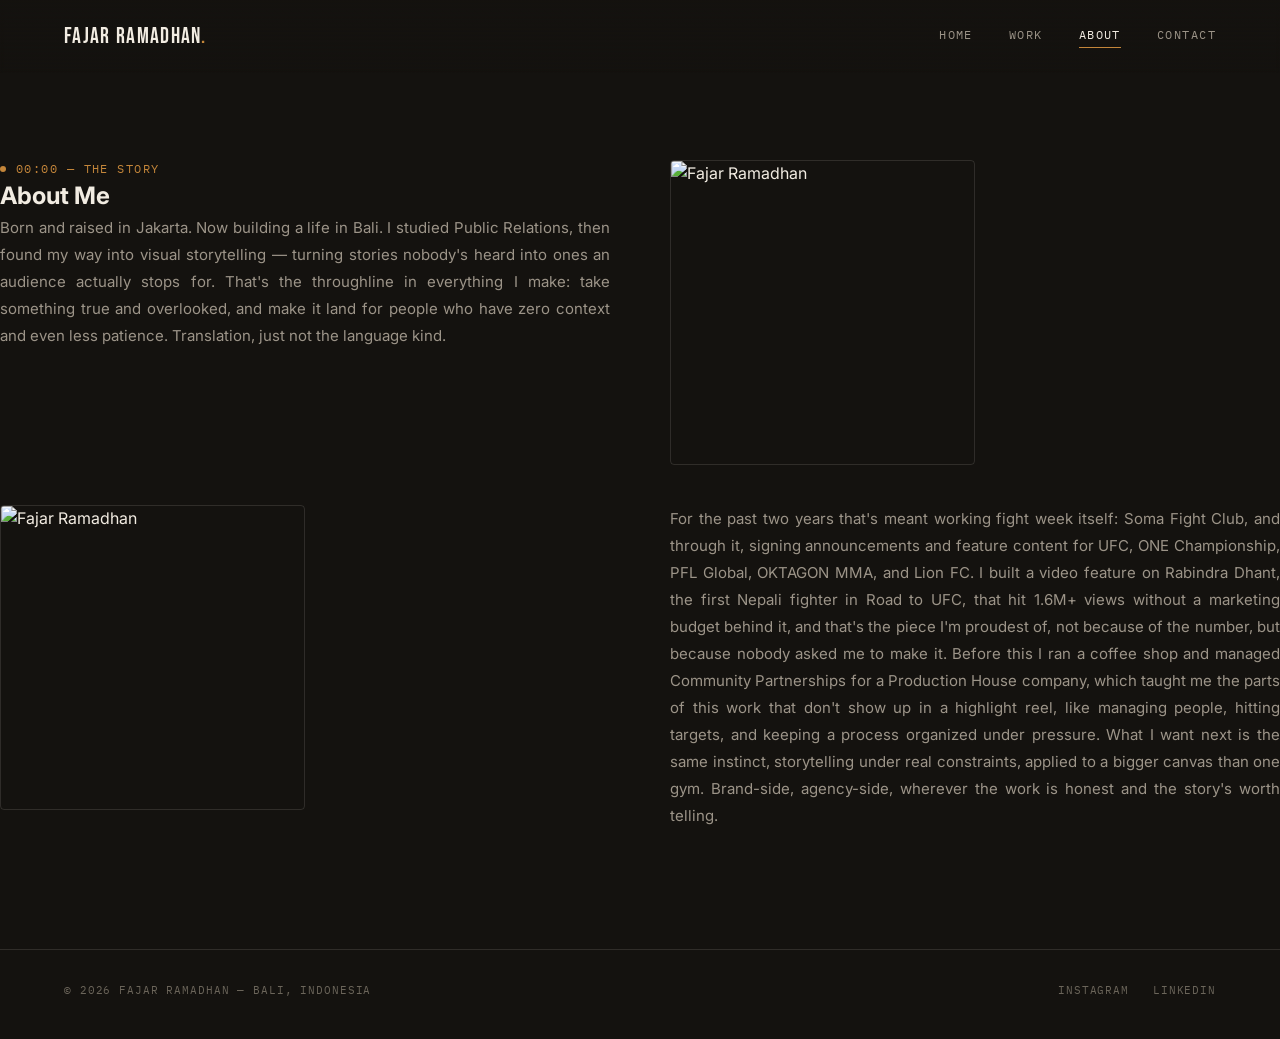
==== about.html @ 6af73016 "Initial portfolio commit" ====
<!DOCTYPE html>
<html lang="en">
<head>
<meta charset="UTF-8">
<meta name="viewport" content="width=device-width, initial-scale=1.0">
<title>About — Fajar Ramadhan</title>
<link rel="stylesheet" href="style.css">
</head>
<body>

<header class="site-header">
  <a href="index.html" class="logo">FAJAR RAMADHAN<span>.</span></a>
  <nav class="site-nav">
    <a href="index.html">Home</a>
    <a href="work.html">Work</a>
    <a href="about.html" aria-current="page">About</a>
    <a href="contact.html">Contact</a>
  </nav>
  <button class="nav-toggle" aria-expanded="false" aria-label="Toggle menu">MENU</button>
</header>

<main>
  <section class="wrap reveal" style="display:grid; grid-template-columns:1fr 1fr; gap:40px 60px; align-items:start; padding:160px 0 120px;">

    <!-- top-left: heading + first paragraph -->
    <div>
      <div class="timecode">00:00 — The story</div>
      <h1>About Me</h1>
      <p style="color:var(--ink-muted); line-height:1.8; font-size:15px;text-align:justify;">Born and raised in Jakarta. Now building a life in Bali. I studied Public Relations, then found my way into visual storytelling — turning stories nobody's heard into ones an audience actually stops for.
      That's the throughline in everything I make: take something true and overlooked, and make it land for people who have zero context and even less patience. Translation, just not the language kind.
      </p>
    </div>

    <!-- top-right: photo 1 -->
    <img src="images/fajar-photo.png" alt="Fajar Ramadhan"
      style="width:50%; aspect-ratio:1/1; object-fit:cover; border:1px solid var(--line); border-radius:4px;">

    <!-- bottom-left: photo 2 -->
    <img src="images/fajar-photo.png" alt="Fajar Ramadhan"
      style="width:50%; aspect-ratio:1/1; object-fit:cover; border:1px solid var(--line); border-radius:4px;">

    <!-- bottom-right: second paragraph -->
    <p style="color:var(--ink-muted); line-height:1.8; font-size:15px;text-align:justify;">
      For the past two years that's meant working fight week itself: Soma Fight Club, and through it, signing announcements and feature content for UFC, ONE Championship, PFL Global, OKTAGON MMA, and Lion FC. I built a video feature on Rabindra Dhant, the first Nepali fighter in Road to UFC, that hit 1.6M+ views without a marketing budget behind it, and that's the piece I'm proudest of, not because of the number, but because nobody asked me to make it.
      Before this I ran a coffee shop and managed Community Partnerships for a Production House company, which taught me the parts of this work that don't show up in a highlight reel, like managing people, hitting targets, and keeping a process organized under pressure. What I want next is the same instinct, storytelling under real constraints, applied to a bigger canvas than one gym. Brand-side, agency-side, wherever the work is honest and the story's worth telling.
    </p>

  </section>
</main>

<footer class="site-footer">
  <span>© 2026 Fajar Ramadhan — Bali, Indonesia</span>
  <div class="footer-socials">
    <a href="https://instagram.com/fajarmdhn" target="_blank" rel="noopener">Instagram</a>
    <a href="https://www.linkedin.com/in/fajar-ramadhan-98757799/" target="_blank" rel="noopener">LinkedIn</a>
  </div>
</footer>

<script src="script.js"></script>
</body>
</html>
---- style.css ----
/* ==========================================================
   FAJAR — VIDEOGRAPHER PORTFOLIO
   Token system
   ========================================================== */

@import url('https://fonts.googleapis.com/css2?family=Bebas+Neue&family=IBM+Plex+Mono:wght@400;500&family=Inter:wght@400;500;600&display=swap');

:root {
  /* color */
  --bg: #14120F;
  --bg-elevated: #1C1914;
  --bg-elevated-2: #221E17;
  --ink: #F2ECE2;
  --ink-muted: #9C9488;
  --ink-faint: #6B655A;
  --accent: #C4863A;
  --accent-deep: #7A4A24;
  --line: rgba(242, 236, 226, 0.12);
  --line-strong: rgba(242, 236, 226, 0.22);

  /* type */
  --font-display: 'Bebas Neue', sans-serif;
  --font-body: 'Inter', sans-serif;
  --font-mono: 'IBM Plex Mono', monospace;

  /* layout */
  --edge: clamp(20px, 5vw, 64px);
  --max: 1400px;
}

* { box-sizing: border-box; margin: 0; padding: 0; }

html { scroll-behavior: smooth; }

@media (prefers-reduced-motion: reduce) {
  html { scroll-behavior: auto; }
  * { animation-duration: 0.01ms !important; transition-duration: 0.01ms !important; }
}

body {
  background: var(--bg);
  color: var(--ink);
  font-family: var(--font-body);
  font-weight: 400;
  line-height: 1.5;
  -webkit-font-smoothing: antialiased;
  overflow-x: hidden;
}

a {
  color: inherit;
  text-decoration: none;
}

img, video { max-width: 100%; display: block; }

::selection {
  background: var(--accent);
  color: var(--bg);
}

:focus-visible {
  outline: 2px solid var(--accent);
  outline-offset: 3px;
}

/* ---------- utility ---------- */

.wrap {
  max-width: var(--max);
  margin: 0 auto;
  padding-left: var(--edge);
  padding-right: var(--edge);
}

.timecode {
  font-family: var(--font-mono);
  font-size: 12px;
  letter-spacing: 0.12em;
  text-transform: uppercase;
  color: var(--accent);
  display: flex;
  align-items: center;
  gap: 10px;
}

.timecode::before {
  content: '';
  width: 6px;
  height: 6px;
  border-radius: 50%;
  background: var(--accent);
  flex-shrink: 0;
}

.eyebrow-line {
  display: flex;
  align-items: center;
  gap: 16px;
  margin-bottom: 28px;
}

.eyebrow-line .rule {
  height: 1px;
  flex: 1;
  background: var(--line);
}

/* ---------- nav ---------- */

.site-header {
  position: fixed;
  top: 0;
  left: 0;
  right: 0;
  z-index: 100;
  display: flex;
  align-items: center;
  justify-content: space-between;
  padding: 20px var(--edge);
  background: linear-gradient(to bottom, rgba(20, 18, 15, 0.9), transparent);
  backdrop-filter: blur(2px);
}

.logo {
  font-family: var(--font-display);
  font-size: 22px;
  letter-spacing: 0.06em;
  text-transform: uppercase;
}

.logo span { color: var(--accent); }

.site-nav {
  display: flex;
  align-items: center;
  gap: 36px;
  font-family: var(--font-mono);
  font-size: 12px;
  letter-spacing: 0.12em;
  text-transform: uppercase;
}

.site-nav a {
  position: relative;
  padding-bottom: 4px;
  color: var(--ink-muted);
  transition: color 0.25s ease;
}

.site-nav a:hover,
.site-nav a[aria-current="page"] {
  color: var(--ink);
}

.site-nav a[aria-current="page"]::after {
  content: '';
  position: absolute;
  left: 0;
  bottom: 0;
  width: 100%;
  height: 1px;
  background: var(--accent);
}

.nav-toggle {
  display: none;
  background: none;
  border: 1px solid var(--line-strong);
  color: var(--ink);
  width: 40px;
  height: 40px;
  border-radius: 50%;
  font-family: var(--font-mono);
  font-size: 11px;
  cursor: pointer;
}

@media (max-width: 720px) {
  .site-nav {
    position: fixed;
    inset: 0;
    background: var(--bg);
    flex-direction: column;
    justify-content: center;
    gap: 28px;
    font-size: 16px;
    transform: translateY(-100%);
    transition: transform 0.4s ease;
  }
  .site-nav.open { transform: translateY(0); }
  .nav-toggle { display: block; z-index: 101; }
}

/* ---------- hero ---------- */

.hero {
  padding: 160px var(--edge) 90px;
  min-height: 92vh;
  display: flex;
  flex-direction: column;
  justify-content: center;
  position: relative;
}

.hero-title {
  font-family: var(--font-display);
  font-size: clamp(48px, 9vw, 128px);
  line-height: 0.92;
  letter-spacing: 0.01em;
  text-transform: uppercase;
  max-width: 18ch;
}

.hero-title .accent-word { color: var(--accent); }

.hero-foot {
  margin-top: 48px;
  display: grid;
  grid-template-columns: 1fr 1fr;
  gap: 40px;
  align-items: end;
}

.hero-copy {
  max-width: 46ch;
  color: var(--ink-muted);
  font-size: 15px;
  line-height: 1.7;
}

.hero-meta {
  display: flex;
  justify-content: flex-end;
  text-align: right;
}

.hero-meta dl {
  font-family: var(--font-mono);
  font-size: 12px;
  color: var(--ink-faint);
  letter-spacing: 0.08em;
}

.hero-meta dt { margin-top: 12px; text-transform: uppercase; }
.hero-meta dd { color: var(--ink); }

@media (max-width: 720px) {
  .hero { padding-top: 130px; }
  .hero-foot { grid-template-columns: 1fr; gap: 24px; }
  .hero-meta { justify-content: flex-start; text-align: left; }
}

/* ---------- filmstrip (signature element) ---------- */

.filmstrip-section {
  padding: 100px 0 120px;
  border-top: 1px solid var(--line);
}

.filmstrip-head {
  padding: 0 var(--edge);
  display: flex;
  justify-content: space-between;
  align-items: flex-end;
  margin-bottom: 40px;
  gap: 24px;
}

.filmstrip-head h2 {
  font-family: var(--font-display);
  font-size: clamp(32px, 5vw, 56px);
  text-transform: uppercase;
  line-height: 1;
}

.filmstrip-hint {
  font-family: var(--font-mono);
  font-size: 11px;
  color: var(--ink-faint);
  text-transform: uppercase;
  letter-spacing: 0.1em;
  white-space: nowrap;
}

.filmstrip {
  display: flex;
  gap: 20px;
  overflow-x: auto;
  padding: 0 var(--edge) 20px;
  scroll-snap-type: x proximity;
  cursor: grab;
  scrollbar-width: none;
}

.filmstrip.dragging { cursor: grabbing; scroll-behavior: auto; }
.filmstrip::-webkit-scrollbar { display: none; }

.reel-card {
  position: relative;
  flex: 0 0 auto;
  width: min(230px, 62vw);
  aspect-ratio: 9 / 16;
  border-radius: 4px;
  overflow: hidden;
  scroll-snap-align: start;
  background: var(--bg-elevated);
  border: 1px solid var(--line);
  transition: border-color 0.3s ease, transform 0.4s ease;
}

.reel-card:hover { border-color: var(--line-strong); transform: translateY(-6px); }

.reel-placeholder {
  position: absolute;
  inset: 0;
  display: flex;
  flex-direction: column;
  justify-content: space-between;
  padding: 16px;
  background:
    repeating-linear-gradient(135deg, transparent, transparent 18px, rgba(242,236,226,0.03) 18px, rgba(242,236,226,0.03) 19px),
    linear-gradient(160deg, var(--bg-elevated-2), var(--bg-elevated) 60%);
}

/* Use .reel-overlay instead of .reel-placeholder once a real <video> is dropped in.
   It sits on top of the video with a dark gradient so the text stays readable. */
.reel-card video {
  position: absolute;
  inset: 0;
  width: 100%;
  height: 100%;
  object-fit: cover;
}

.reel-overlay {
  position: absolute;
  inset: 0;
  display: flex;
  flex-direction: column;
  justify-content: space-between;
  padding: 16px;
  background: linear-gradient(180deg, rgba(20,18,15,0.55) 0%, rgba(20,18,15,0.05) 30%, rgba(20,18,15,0.05) 55%, rgba(20,18,15,0.75) 100%);
  pointer-events: none;
}

.reel-num {
  font-family: var(--font-mono);
  font-size: 11px;
  color: var(--ink-faint);
  letter-spacing: 0.08em;
}

.reel-play {
  align-self: center;
  margin: auto;
  width: 46px;
  height: 46px;
  border-radius: 50%;
  border: 1px solid var(--line-strong);
  display: flex;
  align-items: center;
  justify-content: center;
  color: var(--ink-faint);
  cursor: pointer;
  pointer-events: auto;
  transition: border-color 0.3s ease, color 0.3s ease, background 0.3s ease;
}

.reel-play.is-playing {
  border-color: var(--accent);
  background: var(--accent);
  color: var(--bg);
}

/* ---------- video lightbox ---------- */

.video-modal {
  position: fixed;
  inset: 0;
  z-index: 200;
  display: flex;
  align-items: center;
  justify-content: center;
  background: rgba(10, 9, 7, 0.9);
  opacity: 0;
  pointer-events: none;
  transition: opacity 0.3s ease;
}

.video-modal.open {
  opacity: 1;
  pointer-events: auto;
}

.video-modal-inner {
  position: relative;
  width: min(420px, 90vw);
  aspect-ratio: 9 / 16;
  background: var(--bg-elevated);
  border-radius: 6px;
  overflow: hidden;
  transform: translateY(16px);
  transition: transform 0.3s ease;
}

.video-modal.open .video-modal-inner {
  transform: translateY(0);
}

.video-modal video {
  width: 100%;
  height: 100%;
  object-fit: cover;
}

.video-modal-close {
  position: absolute;
  top: -46px;
  right: 0;
  width: 36px;
  height: 36px;
  border-radius: 50%;
  border: 1px solid var(--line-strong);
  background: transparent;
  color: var(--ink);
  font-family: var(--font-mono);
  font-size: 14px;
  cursor: pointer;
}

.video-modal-close:hover { border-color: var(--accent); color: var(--accent); }

.reel-card:hover .reel-play { border-color: var(--accent); color: var(--accent); }

.reel-play svg { width: 14px; height: 14px; margin-left: 2px; }

.reel-label {
  font-size: 13px;
  color: var(--ink-muted);
}

.reel-label b { display: block; color: var(--ink); font-weight: 500; font-size: 14px; margin-bottom: 2px; }

/* ---------- services ---------- */

.services-section {
  padding: 110px 0;
  border-top: 1px solid var(--line);
}

.services-grid {
  display: grid;
  grid-template-columns: repeat(3, 1fr);
  gap: 1px;
  background: var(--line);
  border: 1px solid var(--line);
}

.service-cell {
  background: var(--bg);
  padding: 40px 32px;
}

.service-cell .timecode { margin-bottom: 20px; }

.service-cell h3 {
  font-family: var(--font-display);
  font-size: 30px;
  text-transform: uppercase;
  margin-bottom: 16px;
}

.service-cell ul {
  list-style: none;
  color: var(--ink-muted);
  font-size: 14px;
  line-height: 2;
}

@media (max-width: 900px) {
  .services-grid { grid-template-columns: 1fr; }
}

/* ---------- about teaser ---------- */

.about-teaser {
  padding: 110px 0;
  border-top: 1px solid var(--line);
  display: grid;
  grid-template-columns: 1fr 1fr;
  gap: 60px;
  align-items: center;
}

.about-teaser h2 {
  font-family: var(--font-display);
  font-size: clamp(32px, 5vw, 54px);
  text-transform: uppercase;
  line-height: 1.05;
}

.about-teaser p {
  color: var(--ink-muted);
  font-size: 15px;
  line-height: 1.8;
  margin-top: 20px;
  max-width: 50ch;
}

.text-link {
  display: inline-flex;
  align-items: center;
  gap: 10px;
  margin-top: 28px;
  font-family: var(--font-mono);
  font-size: 12px;
  text-transform: uppercase;
  letter-spacing: 0.1em;
  color: var(--accent);
  border-bottom: 1px solid var(--accent-deep);
  padding-bottom: 6px;
  transition: border-color 0.25s ease, gap 0.25s ease;
}

.text-link:hover { border-color: var(--accent); gap: 14px; }

@media (max-width: 780px) {
  .about-teaser { grid-template-columns: 1fr; }
}

/* ---------- contact cta ---------- */

.contact-cta {
  padding: 130px 0 100px;
  border-top: 1px solid var(--line);
  text-align: center;
}

.contact-cta h2 {
  font-family: var(--font-display);
  font-size: clamp(40px, 10vw, 110px);
  text-transform: uppercase;
  line-height: 0.95;
}

.contact-cta .text-link {
  margin-top: 32px;
  font-size: 13px;
}

/* ---------- footer ---------- */

.site-footer {
  border-top: 1px solid var(--line);
  padding: 32px var(--edge) 40px;
  display: flex;
  justify-content: space-between;
  align-items: center;
  flex-wrap: wrap;
  gap: 16px;
  font-family: var(--font-mono);
  font-size: 11px;
  letter-spacing: 0.08em;
  text-transform: uppercase;
  color: var(--ink-faint);
}

.footer-socials { display: flex; gap: 24px; }
.footer-socials a:hover { color: var(--accent); }

/* ---------- reveal-on-scroll ---------- */

.reveal {
  opacity: 0;
  transform: translateY(24px);
  transition: opacity 0.7s ease, transform 0.7s ease;
}

.reveal.in-view {
  opacity: 1;
  transform: translateY(0);
}

/* ---------- hero load-in animation ---------- */

@keyframes fadeUpIn {
  from {
    opacity: 0;
    transform: translateY(22px);
  }
  to {
    opacity: 1;
    transform: translateY(0);
  }
}

.load-in {
  opacity: 0;
  animation: fadeUpIn 0.8s cubic-bezier(0.22, 1, 0.36, 1) forwards;
}

.load-in-1 { animation-delay: 0.05s; }
.load-in-2 { animation-delay: 0.2s; }
.load-in-3 { animation-delay: 0.35s; }
.load-in-4 { animation-delay: 0.5s; }
.load-in-5 { animation-delay: 0.65s; }

/* ---------- generic inner page hero (work/about/contact) ---------- */

.page-hero {
  padding: 160px var(--edge) 60px;
}

.page-hero .timecode { margin-bottom: 20px; }

.page-hero h1 {
  font-family: var(--font-display);
  font-size: clamp(40px, 8vw, 90px);
  text-transform: uppercase;
  line-height: 0.95;
}

.page-hero p {
  margin-top: 20px;
  max-width: 55ch;
  color: var(--ink-muted);
  font-size: 15px;
  line-height: 1.7;
}
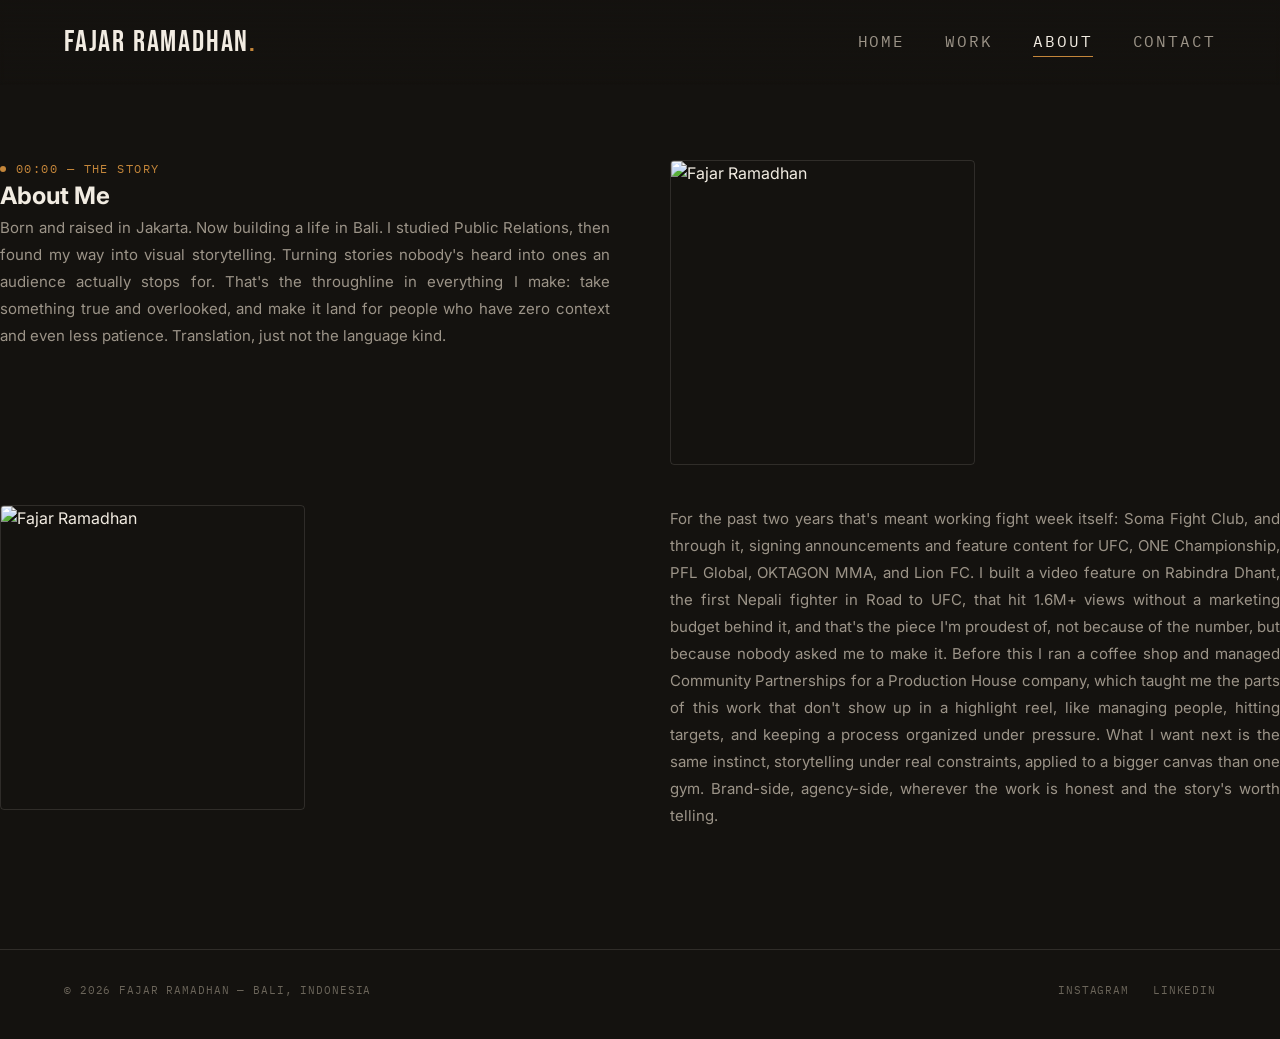
==== commit 7e12a117: "update contact and work page copy" ====
--- a/about.html
+++ b/about.html
@@ -26,17 +26,17 @@
     <div>
       <div class="timecode">00:00 — The story</div>
       <h1>About Me</h1>
-      <p style="color:var(--ink-muted); line-height:1.8; font-size:15px;text-align:justify;">Born and raised in Jakarta. Now building a life in Bali. I studied Public Relations, then found my way into visual storytelling — turning stories nobody's heard into ones an audience actually stops for.
+      <p style="color:var(--ink-muted); line-height:1.8; font-size:15px;text-align:justify;">Born and raised in Jakarta. Now building a life in Bali. I studied Public Relations, then found my way into visual storytelling. Turning stories nobody's heard into ones an audience actually stops for.
       That's the throughline in everything I make: take something true and overlooked, and make it land for people who have zero context and even less patience. Translation, just not the language kind.
       </p>
     </div>
 
     <!-- top-right: photo 1 -->
-    <img src="images/fajar-photo.png" alt="Fajar Ramadhan"
+    <img src="https://pub-6a0c538e8df940d6923bbdad98bf5d9e.r2.dev/Images/DSCF6557.jpg" alt="Fajar Ramadhan"
       style="width:50%; aspect-ratio:1/1; object-fit:cover; border:1px solid var(--line); border-radius:4px;">
 
     <!-- bottom-left: photo 2 -->
-    <img src="images/fajar-photo.png" alt="Fajar Ramadhan"
+    <img src="https://pub-6a0c538e8df940d6923bbdad98bf5d9e.r2.dev/Images/IMG-20220809-WA0012_Original%20(1).JPG" alt="Fajar Ramadhan"
       style="width:50%; aspect-ratio:1/1; object-fit:cover; border:1px solid var(--line); border-radius:4px;">
 
     <!-- bottom-right: second paragraph -->
--- a/style.css
+++ b/style.css
@@ -24,7 +24,7 @@
   --font-mono: 'IBM Plex Mono', monospace;
 
   /* layout */
-  --edge: clamp(20px, 5vw, 64px);
+  --edge: clamp(28px, 5vw, 64px);
   --max: 1400px;
 }
 
@@ -124,7 +124,7 @@
 
 .logo {
   font-family: var(--font-display);
-  font-size: 22px;
+  font-size: 30px;
   letter-spacing: 0.06em;
   text-transform: uppercase;
 }
@@ -134,9 +134,9 @@
 .site-nav {
   display: flex;
   align-items: center;
-  gap: 36px;
-  font-family: var(--font-mono);
-  font-size: 12px;
+  gap: 40px;
+  font-family: var(--font-mono);
+  font-size: 16x;
   letter-spacing: 0.12em;
   text-transform: uppercase;
 }
@@ -203,6 +203,10 @@
   position: relative;
 }
 
+.hero .timecode {
+  margin-bottom: 15px;
+}
+
 .hero-title {
   font-family: var(--font-display);
   font-size: clamp(48px, 9vw, 128px);
@@ -482,15 +486,16 @@
   .services-grid { grid-template-columns: 1fr; }
 }
 
+
 /* ---------- about teaser ---------- */
 
 .about-teaser {
-  padding: 110px 0;
+  padding-top: 110px;
+  padding-bottom: 110px;
   border-top: 1px solid var(--line);
   display: grid;
-  grid-template-columns: 1fr 1fr;
-  gap: 60px;
-  align-items: center;
+  grid-template-columns: 1fr;
+  gap: 24px;
 }
 
 .about-teaser h2 {
@@ -526,7 +531,13 @@
 .text-link:hover { border-color: var(--accent); gap: 14px; }
 
 @media (max-width: 780px) {
-  .about-teaser { grid-template-columns: 1fr; }
+  .about-teaser {
+    grid-template-columns: 1fr;
+    align-items: start;
+  }
+  .about-teaser .eyebrow-line {
+    margin-bottom: 16px;
+  }
 }
 
 /* ---------- contact cta ---------- */
@@ -535,6 +546,18 @@
   padding: 130px 0 100px;
   border-top: 1px solid var(--line);
   text-align: center;
+}
+
+@media (max-width: 720px) {
+  .contact-cta {
+    padding-top: 210px;
+  }
+  .contact-cta .eyebrow-line {
+    margin-bottom: 20px;
+  }
+  .contact-cta h2 {
+    margin-top: 8px;
+  }
 }
 
 .contact-cta h2 {
